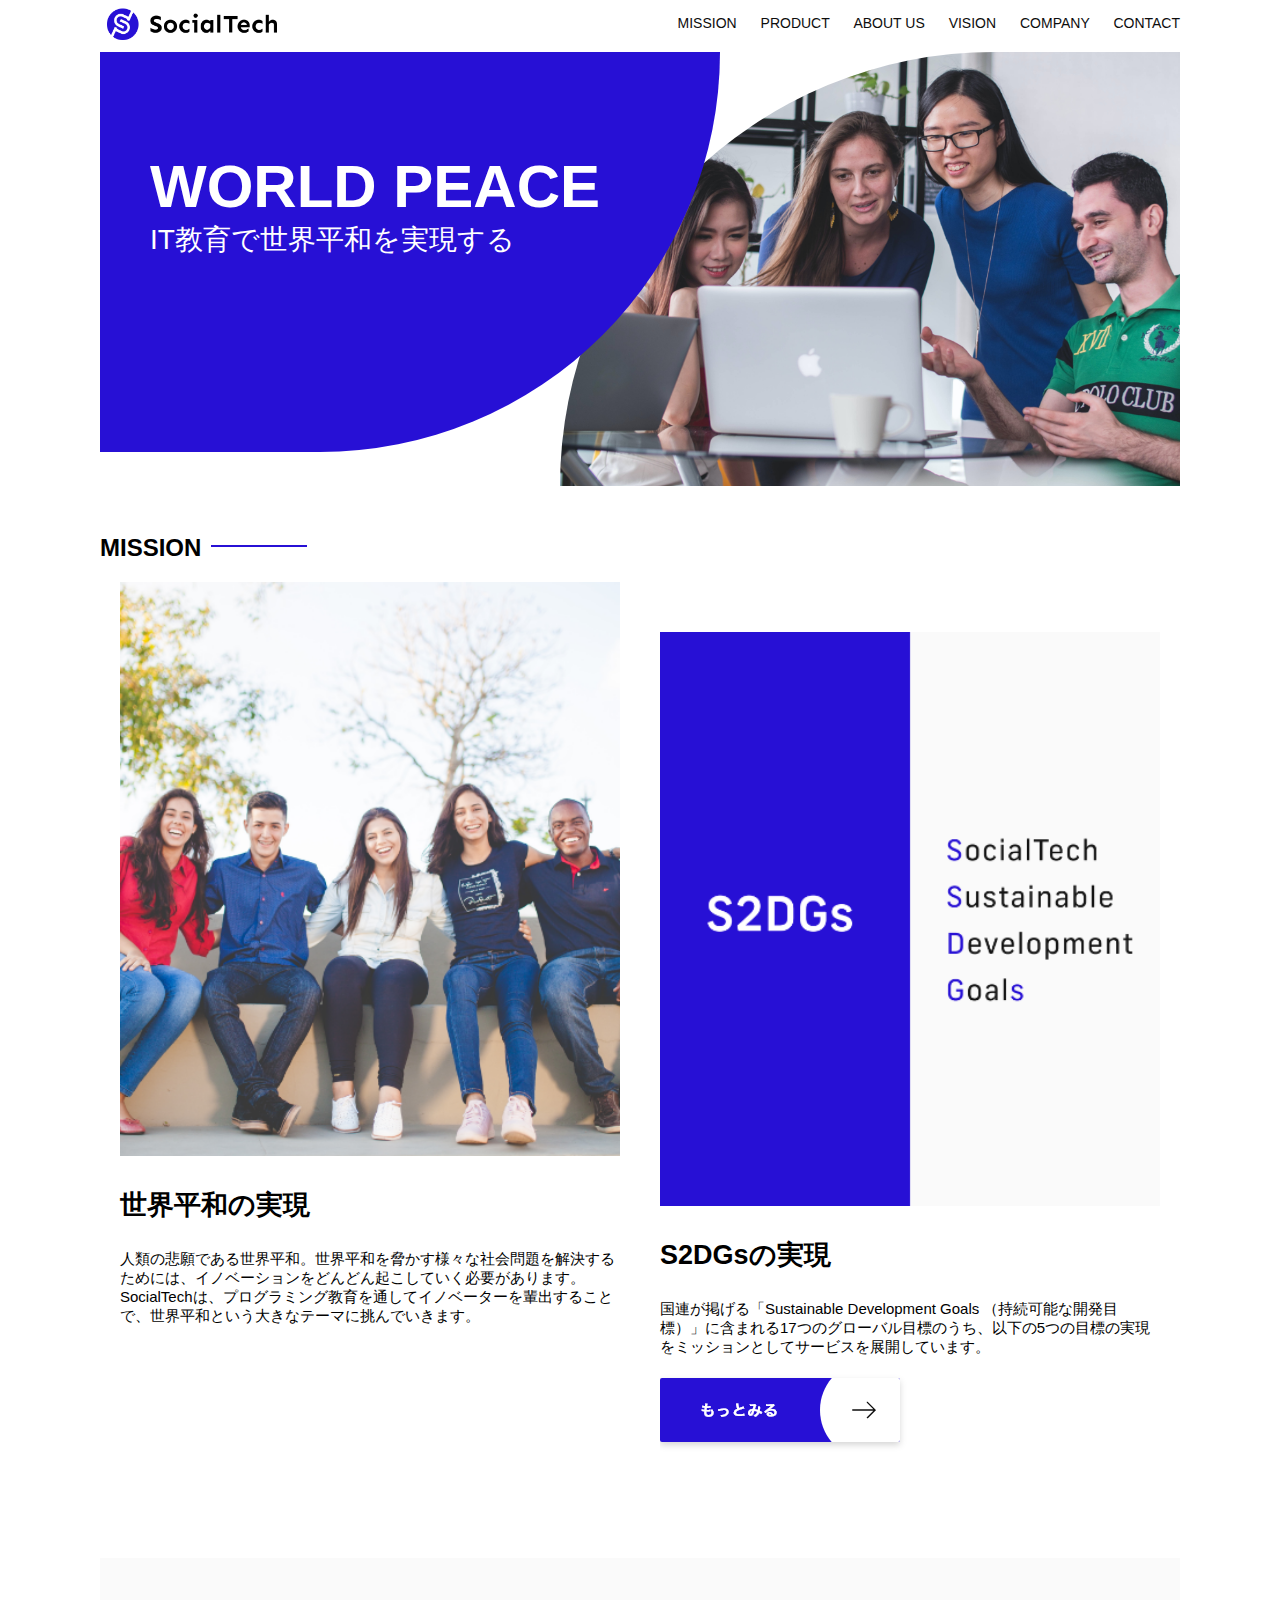
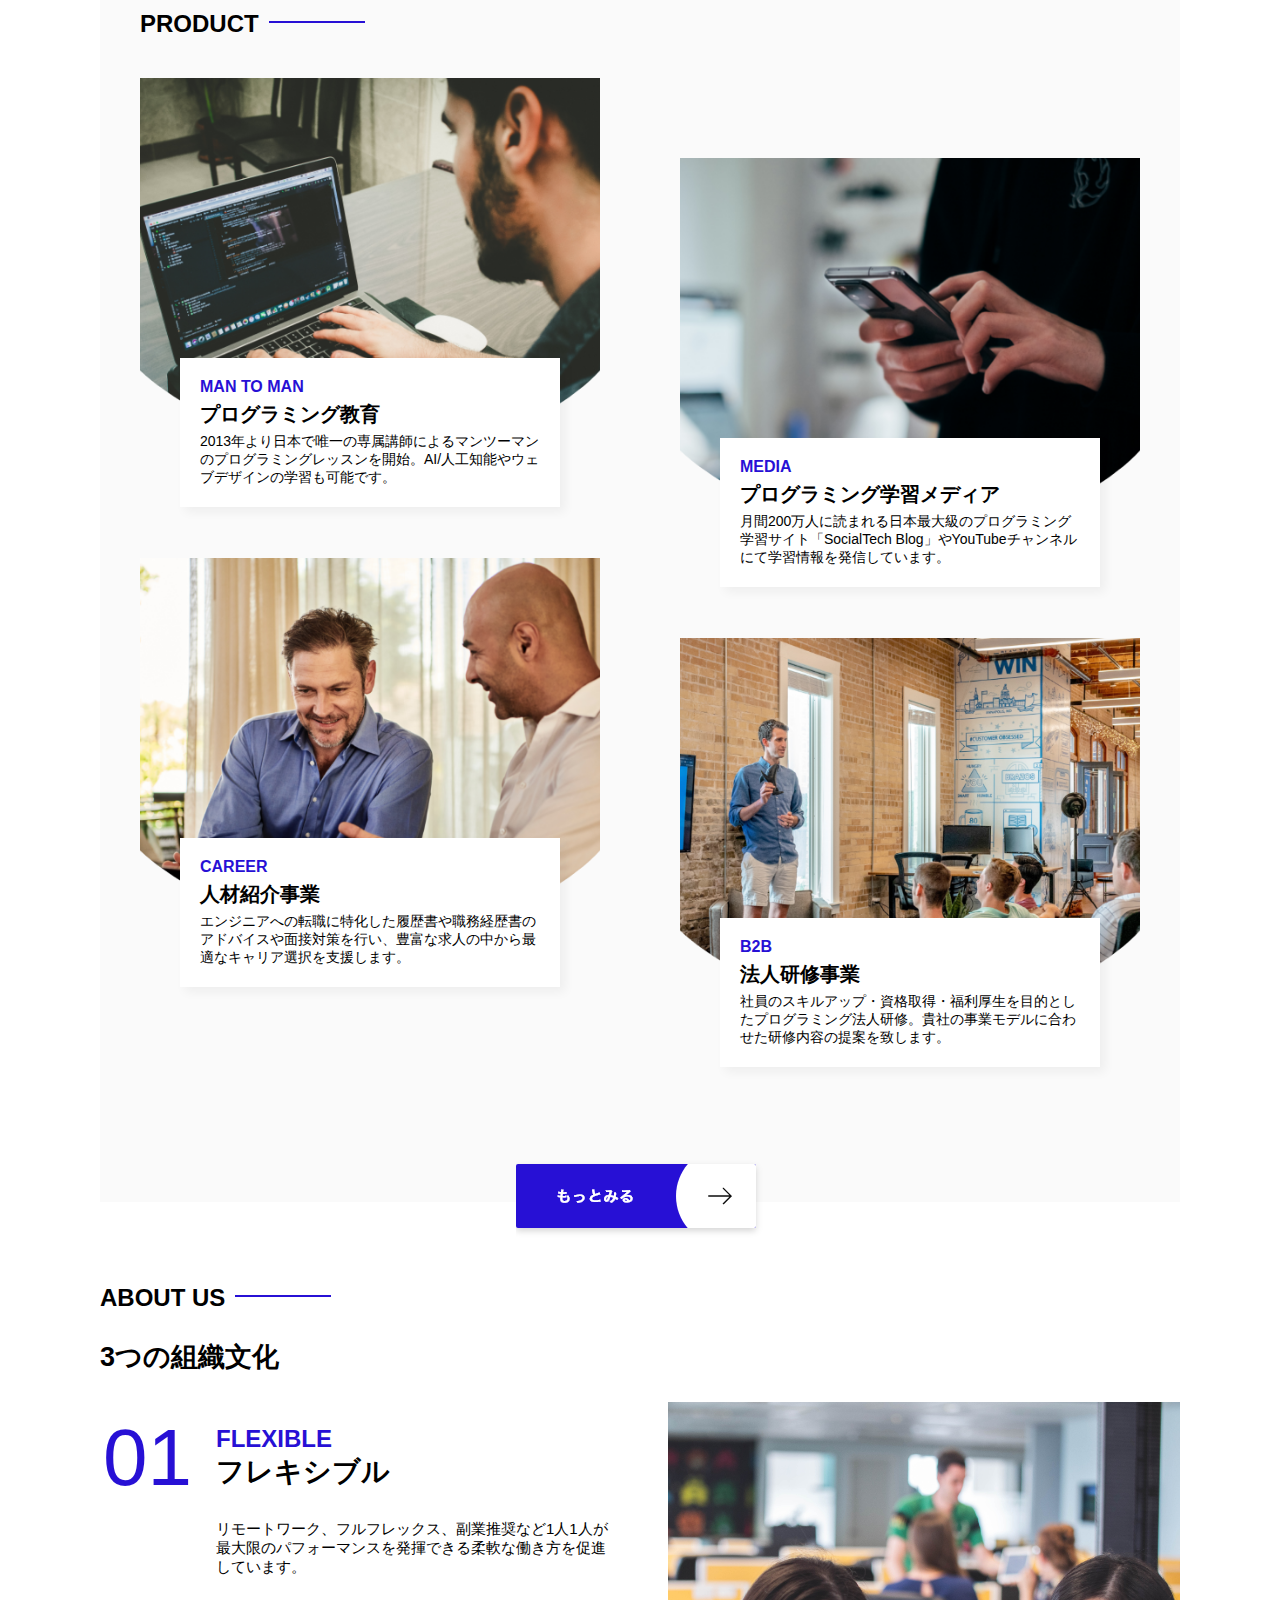
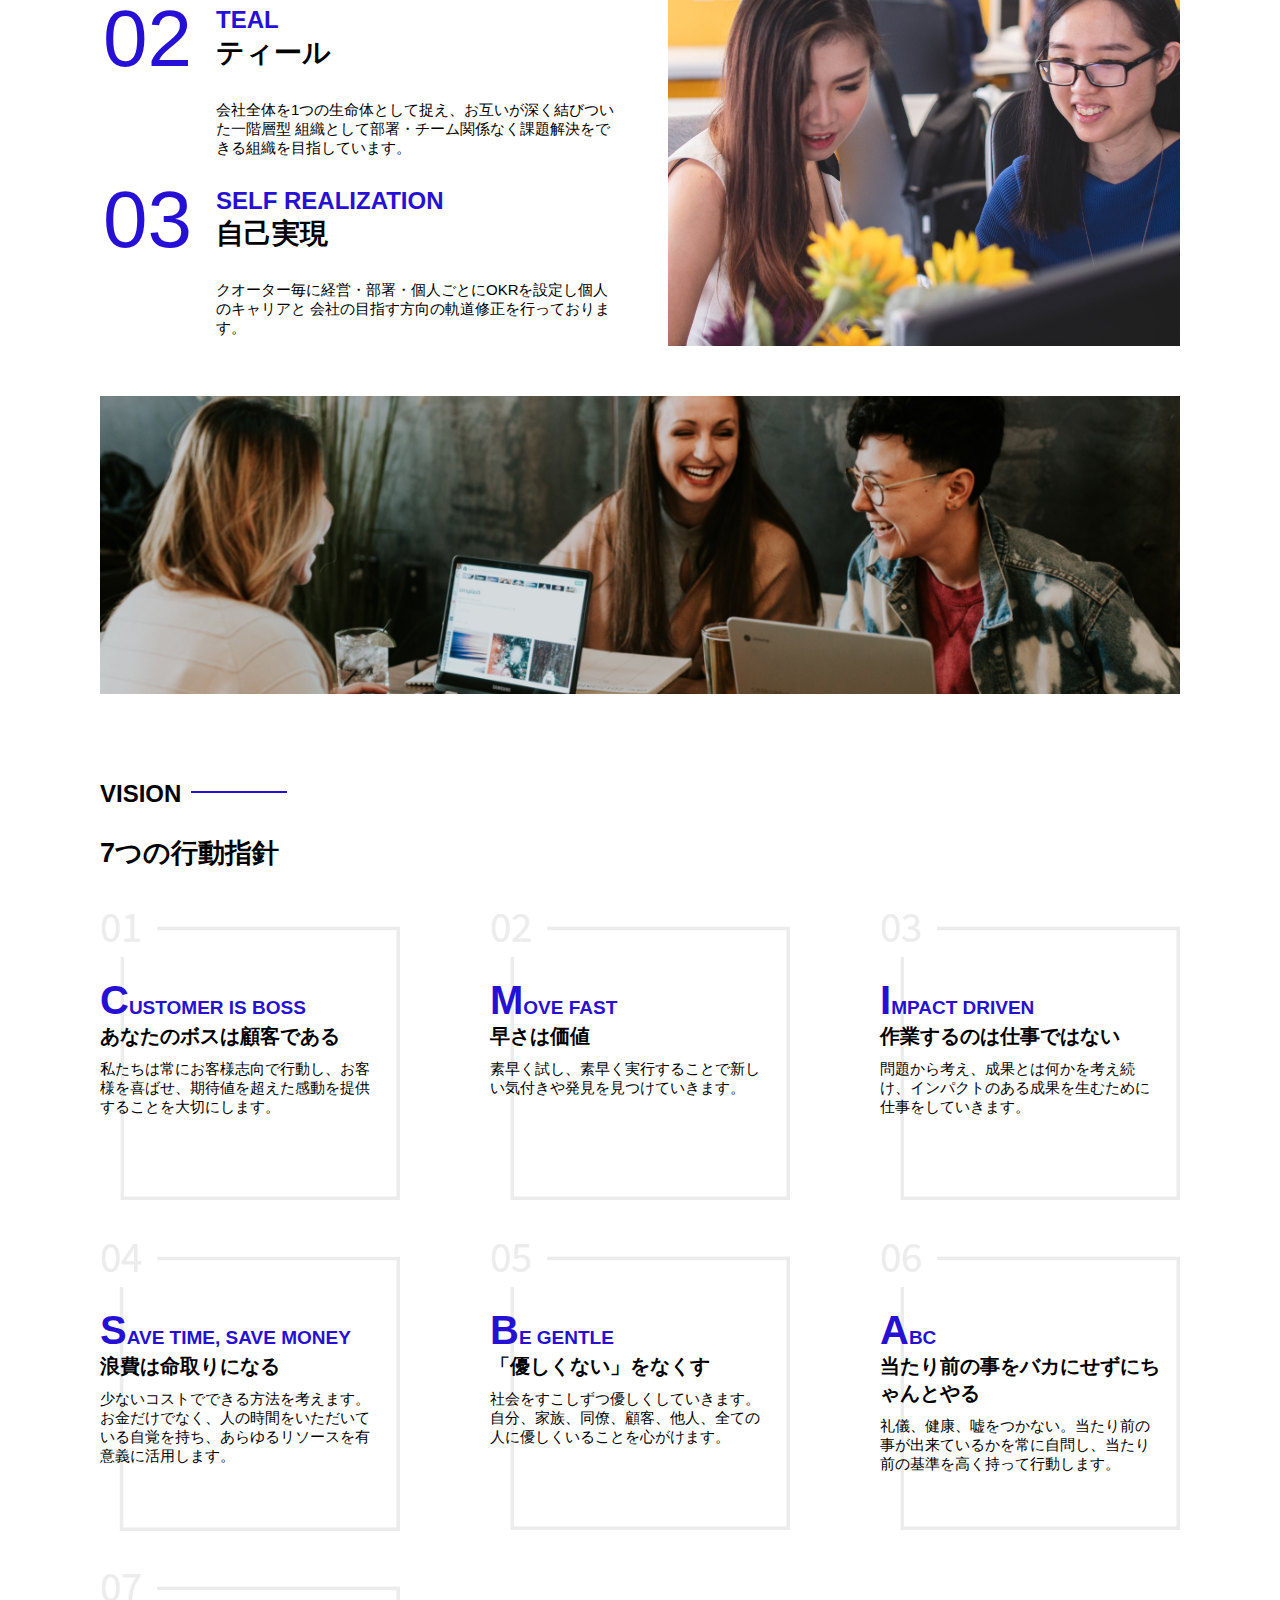
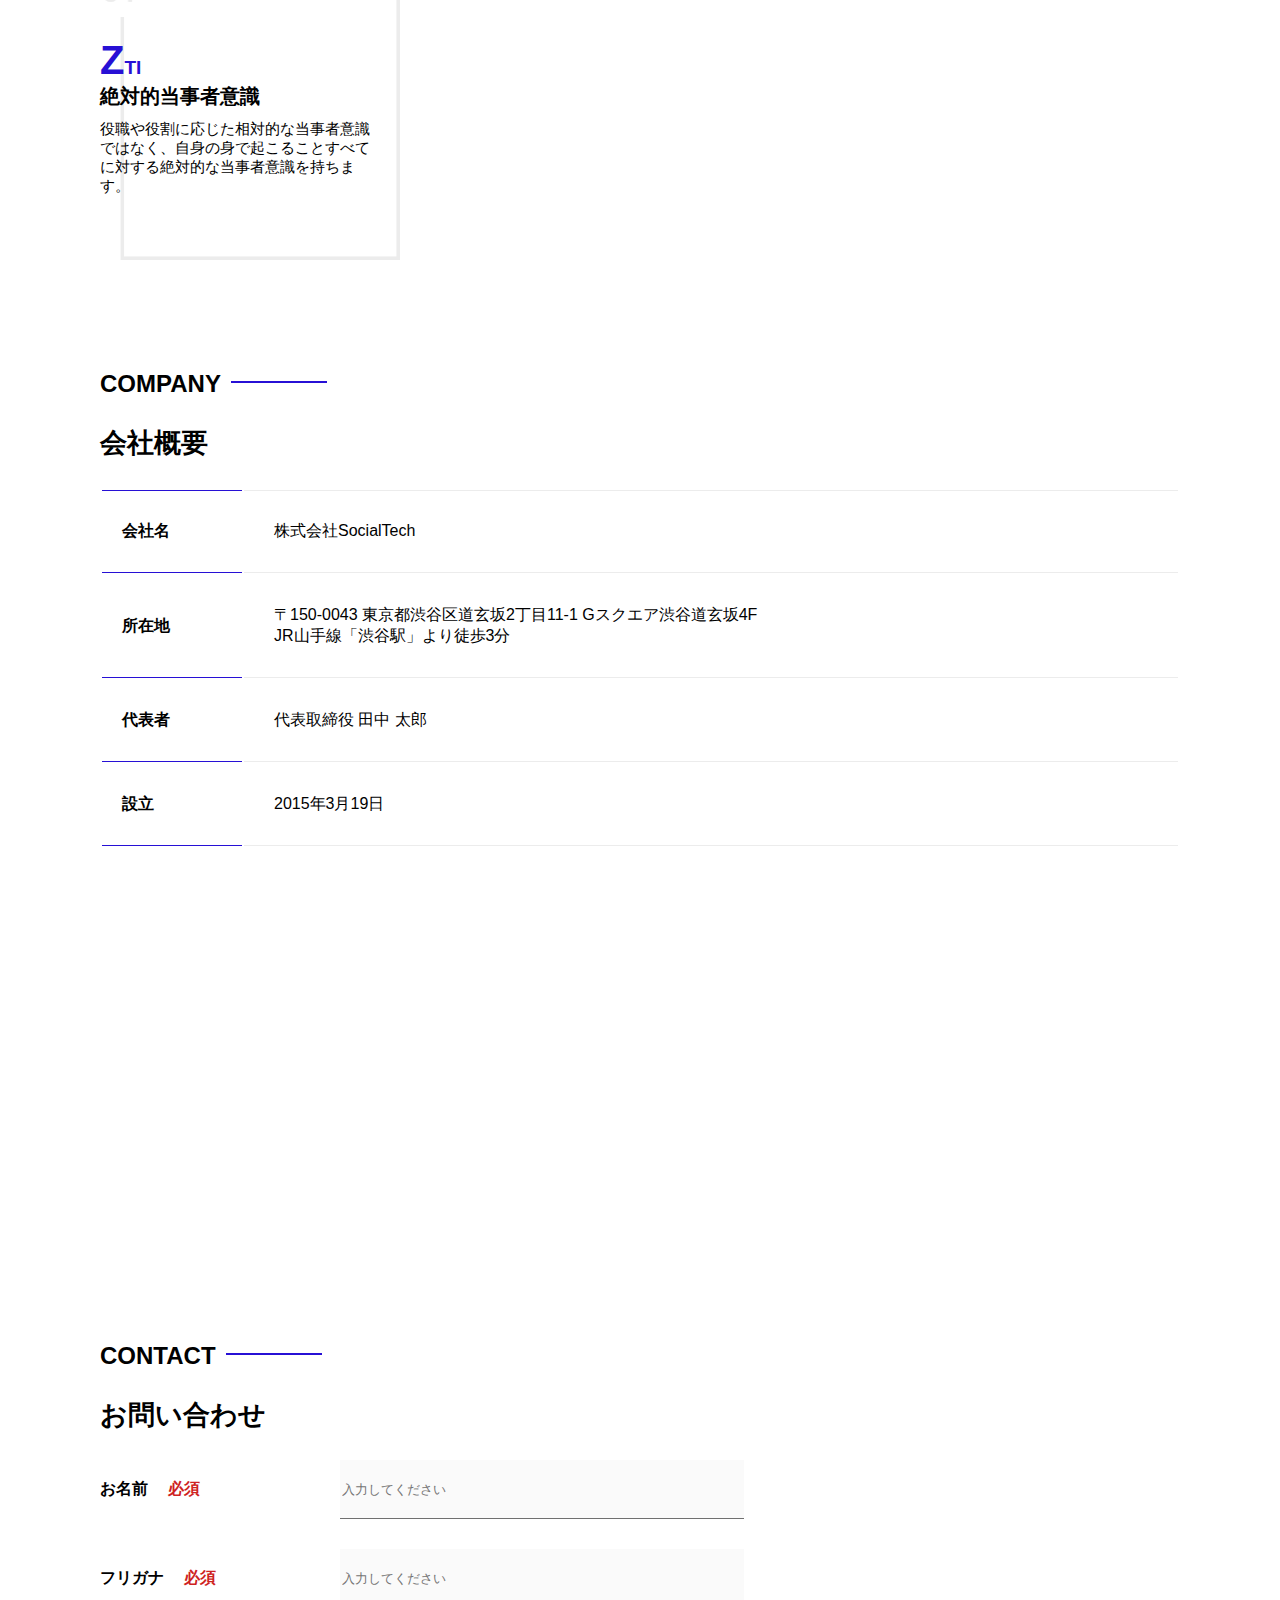
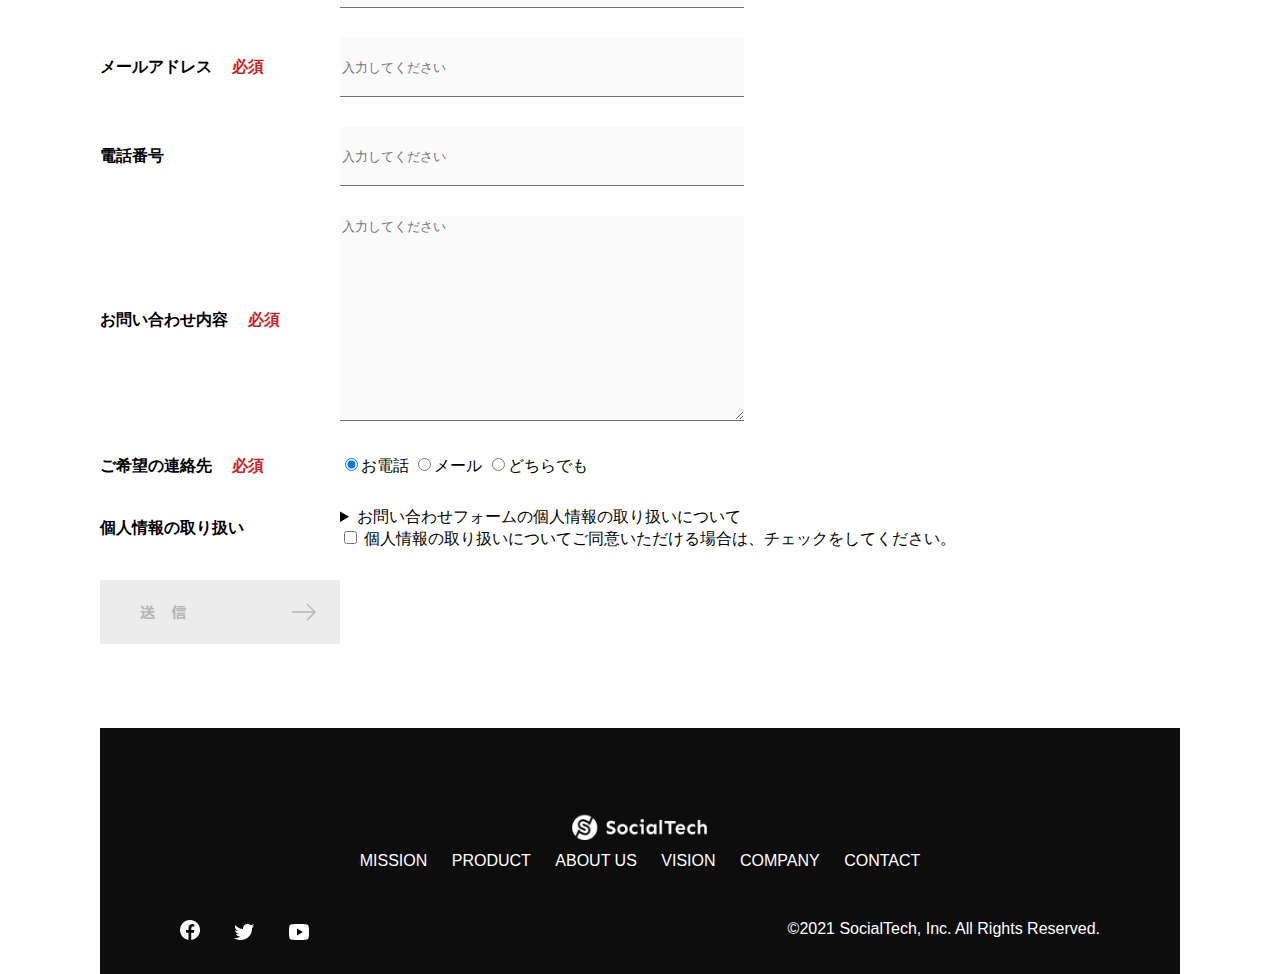
==== kadai_tutorial_output/socialtech/index.html @ aeb35852 "kadai_tutorial_output を提出" ====
<!DOCTYPE html>
<html>
  <head>
    <title>SocialTech</title>
    <meta charset="utf-8">
    <meta name="description" content="SocialTechはEdTech業界のリーディングカンパニーを目指します。">
    <meta name="viewport" content="width=device-width, initial-scale=1.0">
    <link rel="stylesheet" href="style.css">
  </head>
  <body>
  <!-- ヘッダー -->
   <header>
    <!-- ロゴ -->
    <a href="index.html" id="logo"><img src="images/logo.png" alt="トップページに戻る"</a>
    <!-- PC用ナビゲーション -->
    <nav id="nav-pc">
      <a href="mission.html">MISSION</a>
      <a href="product.html">PRODUCT</a>
      <a href="index.html#aboutus">ABOUT US</a>
      <a href="index.html#vision">VISION</a>
      <a href="index.html#company">COMPANY</a>
      <a href="index.html#contact">CONTACT</a>
    </nav>
    <!-- スマホ用メニューボタン -->
    <img id="menu-sp" src="images/button-menu.png" alt="ナビゲーションを開く" onclick="document.getElementById('nav-sp').style.display = 'block'"> 
    <!-- スマホ用ナビゲーション -->
    <nav id="nav-sp">
      <img id="close" src="images/button-close.png" alt="ナビゲーションを閉じる" onclick="document.getElementById('nav-sp').style.display = 'none'">
      <a id="logo-sp" href="index.html" onclick="document.getElementById('nav-sp').style.display = 'none'"><img 
         src="images/logo-sp.png" alt="トップページに戻る"></a>
      <a class="menu" href="mission.html" onclick="document.getElementById('nav-sp').style.display = 'none'">MISSION</a>
      <a class="menu" href="product.html" onclick="document.getElementById('nav-sp').style.display = 'none'">PRODUCT</a>
      <a class="menu" href="index.html#aboutus" onclick="document.getElementById('nav-sp').style.display = 'none'">ABOUT US</a>
      <a class="menu" href="index.html#vision" onclick="document.getElementById('nav-sp').style.display = 'none'">VISION</a>
      <a class="menu" href="index.html#company" onclick="document.getElementById('nav-sp').style.display = 'none'">COMPANY</a>
      <a class="menu" href="index.html#contact" onclick="document.getElementById('nav-sp').style.display = 'none'">CONTACT</a>
      <div id="sns">
        <a href="https://www.facebook.com/sejuku2013"><img src="images/button-facebook.png" alt="Facebookのリンク"></a>
        <a href="https://twitter.com/samuraijuku"><img src="images/button-twitter.png" alt="Twitterのリンク"></a>
         <a href="https://www.youtube.com/channel/UCCFOQO5aDK0xXam4cUQXT8g"><img src="images/button-youtube.png" alt="YouTubeのリンク"></a>
      </div>
    </nav>
  </header>
  <main>
    <article>
      <!-- メインビジュアル -->
      <section id="main-visual">
        <div id="main-message">
          <h1>WORLD PEACE</h1>
          <p>IT教育で世界平和を実現する</p>
        </div>
        <img src="images/index/index-main.png" alt="PCの周りに集まる多国籍の仲間たち">
      </section>
      <!-- ミッション -->
      <section id="mission">
        <h2 class="index-h2">MISSION</h2>
        <div id="mission-flex">
          <div>
           <img id="mission-photo" src="images/index/index-mission.png" alt="屋外のベンチで写真を撮影する多国籍の仲間たち">
           <h3>世界平和の実現</h3>
           <p>
            人類の悲願である世界平和。世界平和を脅かす様々な社会問題を解決するためには、イノベーションをどんどん起こしていく必要があります。SocialTechは、プログラミング教育を通してイノベーターを輩出することで、世界平和という大きなテーマに挑んでいきます。
           </p>
          </div>
          <div>
           <img id="s2dgs" src="images/index/s2dgs.png" alt="S2DGs">
           <h3>S2DGsの実現</h3>
           <p>国連が掲げる「Sustainable Development Goals （持続可能な開発目標）」に含まれる17つのグローバル目標のうち、以下の5つの目標の実現をミッションとしてサービスを展開しています。</p>
           <a href="mission.html">
            <img src="images/button-more.png" alt="もっとみる">
           </a>
          </div>
        </div>
      </section>
      <!-- プロダクト -->
      <section id="product">
        <h2 class="index-h2">PRODUCT</h2>
        <div>
          <div id="product-left">
            <div>
             <img class="product-photo" src="images/index/index-mantoman.png" alt="PCでコードを書く男性">
             <div class="product-explain">
              <span>MAN TO MAN</span>
              <h3>プログラミング教育</h3>
              <p>2013年より日本で唯一の専属講師によるマンツーマンのプログラミングレッスンを開始。AI/人工知能やウェブデザインの学習も可能です。</p>
             </div>
            </div>
            <div>
             <img class="product-photo" src="images/index/index-career.png" alt="笑顔で話し合う2人の男性">
             <div class="product-explain">
              <span>CAREER</span>
              <h3>人材紹介事業</h3>
              <p>エンジニアへの転職に特化した履歴書や職務経歴書のアドバイスや面接対策を行い、豊富な求人の中から最適なキャリア選択を支援します。</p>
             </div>
            </div>
          </div>
          <div id="product-right">
            <div>
              <img class="product-photo" src="images/index/index-media.png" alt="スマートフォンを操作する人">
              <div class="product-explain">
                <span>MEDIA</span>
                <h3>プログラミング学習メディア</h3>
                <p>月間200万人に読まれる日本最大級のプログラミング学習サイト「SocialTech Blog」やYouTubeチャンネルにて学習情報を発信しています。</p>
              </div>
            </div>
            <div>
              <img class="product-photo" src="images/index/index-b2b.png" alt="講演中の男性とそれを聴く人々">
              <div class="product-explain">
                <span>B2B</span>
                <h3>法人研修事業</h3>
                <p>社員のスキルアップ・資格取得・福利厚生を目的としたプログラミング法人研修。貴社の事業モデルに合わせた研修内容の提案を致します。</p>
              </div>
            </div>
          </div>
        </div>
        <div>
          <a id="product-more" href="product.html">
            <img src="images/button-more.png" alt="もっとみる">
          </a>
        </div>
      </section>
      <!-- ABOUT US -->
      <section id="aboutus">
       <h2 class="index-h2">ABOUT US</h2>
       <h3>3つの組織文化</h3>
       <div>
        <table class="culture-table">
          <tr>
            <td>
              <span class="culture-num">01</span>
            </td>
            <td>
              <span class="culture-en">FLEXIBLE</span>
              <span class="culture-jp">フレキシブル</span>
            </td>
          </tr>
          <tr>
            <td>
              <!-- 空のセル -->
            </td>
            <td>
              <p class="culture-description">
                リモートワーク、フルフレックス、副業推奨など1人1人が最大限のパフォーマンスを発揮できる柔軟な働き方を促進しています。
              </p>
            </td>
          </tr>
          <tr>
            <td>
              <span class="culture-num">02</span>
            </td>
            <td>
              <span class="culture-en">TEAL</span>
              <span class="culture-jp">ティール</span>
            </td>
          </tr>
          <tr>
            <td>
              <!-- 空のセル -->
            </td>
            <td>
              <p class="culture-description">
                会社全体を1つの生命体として捉え、お互いが深く結びついた一階層型
                組織として部署・チーム関係なく課題解決をできる組織を目指しています。
              </p>
            </td>
          </tr>
          <tr>
            <td>
              <span class="culture-num">03</span>
            </td>
            <td>
              <span class="culture-en">SELF REALIZATION</span>
              <span class="culture-jp">自己実現</span>
            </td>
          </tr>
          <tr>
            <td>
              <!-- 空のセル -->
            </td>
            <td>
              <p class="culture-description">
                クオーター毎に経営・部署・個人ごとにOKRを設定し個人のキャリアと
                会社の目指す方向の軌道修正を行っております。
              </p>
            </td>
          </tr>
        </table>
         <img class="culture-img" src="images/index/index-aboutus1.png" alt="笑顔で話し合う2人の女性">
       </div>
        <img class="culture-img2" src="images/index/index-aboutus2.png" alt="笑顔で話し合う3人の男女">
      </section>
      <!-- VISION -->
      <section id="vision">
        <h2 class="index-h2">VISION</h2>
        <h3>7つの行動指針</h3>
        <div>
          <div class="vision-box">
            <img src="images/index/vision-01.png" alt="01">
            <span>
              <h4>CUSTOMER IS BOSS</h4>
              <h5>あなたのボスは顧客である</h5>
              <p>私たちは常にお客様志向で行動し、お客様を喜ばせ、期待値を超えた感動を提供することを大切にします。</p>
            </span>
          </div>
          <div class="vision-box">
            <img src="images/index/vision-02.png" alt="02">
            <span>
              <h4>MOVE FAST</h4>
              <h5>早さは価値</h5>
              <p>素早く試し、素早く実行することで新しい気付きや発見を見つけていきます。</p>
            </span>
          </div>
          <div class="vision-box">
            <img src="images/index/vision-03.png" alt="03">
            <span>
              <h4>IMPACT DRIVEN</h4>
              <h5>作業するのは仕事ではない</h5>
              <p>問題から考え、成果とは何かを考え続け、インパクトのある成果を生むために仕事をしていきます。</p>
            </span>
          </div>
          <div class="vision-box">
            <img src="images/index/vision-04.png" alt="04">
            <span>
              <h4>SAVE TIME, SAVE MONEY</h4>
              <h5>浪費は命取りになる</h5>
              <p>少ないコストでできる方法を考えます。お金だけでなく、人の時間をいただいている自覚を持ち、あらゆるリソースを有意義に活用します。</p>
            </span>
          </div>
          <div class="vision-box">
            <img src="images/index/vision-05.png" alt="05">
            <span>
              <h4>BE GENTLE</h4>
              <h5>「優しくない」をなくす</h5>
              <p>社会をすこしずつ優しくしていきます。自分、家族、同僚、顧客、他人、全ての人に優しくいることを心がけます。</p>
            </span>
          </div>
          <div class="vision-box">
            <img src="images/index/vision-06.png" alt="06">
            <span>
              <h4>ABC</h4>
              <h5>当たり前の事をバカにせずにちゃんとやる</h5>
              <p>礼儀、健康、嘘をつかない。当たり前の事が出来ているかを常に自問し、当たり前の基準を高く持って行動します。</p>
            </span>
          </div>
          <div class="vision-box">
            <img src="images/index/vision-07.png" alt="07">
            <span>
              <h4>ZTI</h4>
              <h5>絶対的当事者意識</h5>
              <p>役職や役割に応じた相対的な当事者意識ではなく、自身の身で起こることすべてに対する絶対的な当事者意識を持ちます。</p>
            </span>
          </div>
        </div>
      </section>
      <!-- COMPANY -->
      <section id="company">
        <h2 class="index-h2">COMPANY</h2>
        <h3>会社概要</h3>
        <table id="company-table">
          <tr>
            <th class="tableheader-first">会社名</th>
            <td class="cell-first">株式会社SocialTech</td>
          </tr>
          <tr>
            <th class="tableheader">所在地</th>
            <td class="cell">〒150-0043 東京都渋谷区道玄坂2丁目11-1 Gスクエア渋谷道玄坂4F<br>JR山手線「渋谷駅」より徒歩3分</td>
          </tr>
          <tr>
            <th class="tableheader">代表者</th>
            <td class="cell">代表取締役 田中 太郎</td>
          </tr>
          <tr>
            <th class="tableheader">設立</th>
            <td class="cell">2015年3月19日</td>
          </tr>
        </table>
        <iframe
         src="https://www.google.com/maps/embed?pb=!1m18!1m12!1m3!1d3241.777173870035!2d139.69616980000004!3d35.657861200000006!2m3!1f0!2f0!3f0!3m2!1i1024!2i768!4f13.1!3m3!1m2!1s0x60188b55ffeaaaab%3A0x552bb81dbe5fefb7!2z44CSMTUwLTAwNDMg5p2x5Lqs6YO95riL6LC35Yy66YGT546E5Z2C77yS5LiB55uu77yR77yR4oiS77yR77yR!5e0!3m2!1sja!2sjp!4v1699537458302!5m2!1sja!2sjp" 
         style="border:0;" allowfullscreen="" loading="lazy">
        </iframe>
      </section>
      <!-- お問い合わせフォーム -->
      <section id="contact">
        <h2 class="index-h2">CONTACT</h2>
        <h3>お問い合わせ</h3>
        <!-- STATIC FORMSのフォームタグ -->
        <form action="https://api.staticforms.xyz/submit" method="post">
          <input type="text" name="honeypot" style="display:none">
          <!-- STATIC FORMSのアクセスキー -->
          <input type="hidden" name="accessKey" value="999da9c8-03f1-4ec1-8b40-6fcb001f6135">
          <!--メールのタイトル-->
          <input type="hidden" name="subject" value="お問い合わせフォーム" />
          <!--送信先のメールアドレスをvalueに設定する-->
          <input type="hidden" name="replyTo" value="renn8q8@gmail.com">
          <!--redirectToのURLは公開後のURLへリンクする-->
          <input type="hidden" name="redirectTo" value="">
        <form>
          <div>
           <div class="contact-heading">
             <label class="contact-label">お名前<span class="contact-span">必須</span></label>
           </div>
           <div>
             <input type="text" name="name" placeholder="入力してください" class="contact-textbox">
           </div>
          </div>
          <div>
            <div class="contact-heading">
              <label class="contact-label">フリガナ<span class="contact-span">必須</span></label>
            </div>
            <div>
              <input type="text" name="hurigana" placeholder="入力してください" class="contact-textbox">
            </div>
          </div>
          <div>
            <div class="contact-heading">
              <label class="contact-label">メールアドレス<span class="contact-span">必須</span></label>
            </div>
            <div>
              <input type="text" name="email" placeholder="入力してください" class="contact-textbox">
            </div>
          </div>
          <div>
            <div class="contact-heading">
              <label class="contact-label">電話番号</label>
            </div>
            <div>
              <input type="text" name="tel" placeholder="入力してください" class="contact-textbox">
            </div>
          </div>
          <div>
            <div class="contact-heading">
              <label class="contact-label">お問い合わせ内容<span class="contact-span">必須</span></label>
            </div>
            <div>
              <textarea class="contact-textarea" placeholder="入力してください" name="message"></textarea>
            </div>
          </div>
          <div>
            <div class="contact-heading">
              <label class="contact-label">ご希望の連絡先<span class="contact-span">必須</span></label>
            </div>
            <div>
              <input class="radiobutton" type="radio" value="tel" name="contact" checked><label>お電話</label>
              <input class="radiobutton" type="radio" value="mail" name="contact"><label>メール</label>
              <input class="radiobutton" type="radio" value="both" name="contact"><label>どちらでも</label>
            </div>
          </div>
          <div>
            <div class="contact-heading">
              <label class="contact-label">個人情報の取り扱い</label>
            </div>
            <div>
              <details>
                <summary>お問い合わせフォームの個人情報の取り扱いについて</summary>
                <div>
                  <span>１．組織の名称又は氏名</span><br>
                   株式会社SocialTech<br><br>
                   <span>２．個人情報保護管理者（若しくはその代理人）の氏名又は職名、所属及び連絡先
                     鈴木 一郎 コーポレート部</span><br>
                   メールアドレス：support@socialtech.net<br>
                   TEL：03-xxxx-xxxx<br>
                   <span>３．個人情報の利用目的</span><br>
                   ・本サービス及び本サービスに関連する情報の提供又はそれらに関する連絡のため<br>
                   ・ユーザーの本人確認のため<br>
                   ・当社サービスのご案内のため<br>
                   ・当社の商品等の広告または宣伝（電子メールによるものを含むものとします。）<br><br>
                   <span>４．個人情報の取り扱い業務の委託</span><br>
                   個人情報の取扱業務の全部または一部を外部に業務委託する場合があります。<br>
                   その際、弊社は、個人情報を適切に保護できる管理体制を敷き実行していることを条件として<br>
                   委託先を厳選したうえで、機密保持契約を委託先と締結し、お客様の個人情報を厳密に管理させます。<br><br>
                   <span>５．個人情報の開示等の請求</span><br>
                   お客様は、弊社に対してご自身の個人情報の開示等（利用目的の通知、開示、内容の訂正・追加・削除、利用の停止または消去、第三者への提供の停止）に関して、当社問合わせ窓口に申し出ることができます。<br>
                   その際、弊社はお客様ご本人を確認させていただいたうえで、合理的な期間内に対応いたします。<br><br>
                   なお、個人情報に関する弊社問合わせ先は、次の通りです。<br><br>
                   株式会社SocialTech　個人情報問合せ窓口<br>
                   〒150-0043　東京都渋谷区道玄坂2丁目11-1 Ｇスクエア渋谷道玄坂 4F<br>
                   メールアドレス：support@socialtech.net　TEL：03-xxxx-xxxx<br><br>
                   <span>６．個人情報を提供されることの任意性について</span><br><br>
                   お客様がご自身の個人情報を弊社に提供されるか否かは、お客様のご判断によりますが、もしご提供されない場合には、適切なサービスが提供できない場合がありますので予めご了承ください。
                </div>
              </details>
              <input type="checkbox" name="agree">
              <span>個人情報の取り扱いについてご同意いただける場合は、チェックをしてください。</span>
            </div>
          </div>
          <input type="image" value="Submit" src="images/button-submit.png" alt="送信する">
        </form>
      </section>
    </article>
    <footer>
      <div id="footer-logo">
        <img src="images/logo-sp.png" alt="SocialTech">
      </div>
      <div id="footer-link">
        <a href="mission.html">MISSION</a>
        <a href="product.html">PRODUCT</a>
        <a href="index.html#aboutus">ABOUT US</a>
        <a href="index.html#vision">VISION</a>
        <a href="index.html#company">COMPANY</a>
        <a href="index.html#contact">CONTACT</a>
      </div>
      <div id="sns-footer">
        <a href="https://www.facebook.com/sejuku2013"><img src="images/button-facebook.png" alt="Facebookのリンク"></a>
        <a href="https://twitter.com/samuraijuku"><img src="images/button-twitter.png" alt="Twitterのリンク"></a>
        <a href="https://www.youtube.com/channel/UCCFOQO5aDK0xXam4cUQXT8g"><img src="images/button-youtube.png" alt="YouTubeのリンク"></a>
        <span id="copyright">&copy;2021 SocialTech, Inc. All Rights Reserved.</span>
      </div>
    </footer>
  </main>
  </body>
</html>
---- kadai_tutorial_output/socialtech/style.css ----
/* PC、スマホ共通スタイル */
body {
  font-family: "Source Sans Pro", "Hiragino Kaku Gothic ProN", Meiryo, Arial, sans-serif;
}
p{
  font-size: 15px;
}
/* ==PC用のスタイル＝＝ */
@media screen and (min-width: 768px) {
/* 横幅設定 */
body {
  max-width: 1080px;
  min-width: 960px;
  margin: 0 auto 0 auto;
}
header {
  display: flex;
  justify-content: space-between;
}
/* ナビゲーションのレイアウト */
#nav-pc {
  text-align: right;
  font-size: 14px;
  padding-top: 15px;
}
/* ナビゲーションのリンクの装飾設定 */
#nav-pc > a {
  text-decoration: none;
  margin-left: 20px;
}
#nav-pc > a:link {
  color: #0d0d0d;
}
#nav-pc > a:visited {
  color: #0d0d0d;
}
#nav-pc > a:hover {
  color: #0d0d0d;
  text-decoration: underline;
}
#nav-pc > a:active {
  color: #0d0d0d;
}
/* メインビジュアル */
#main-visual {
  position: relative;
  height: 400px;
}
#main-message {
  position: absolute;
  top: o;
  left: 0;
  background-color: #2710d5;
  color: #ffffff;
  border-radius: 0 0 476px 0;
  max-width: 620px;
  height: 100%;
  width: 100%;
  z-index: 11;
}
#main-message > h1 {
  font-size: 60px;
  font-weight: bold;
  margin: 100px 0 0 50px;
}
#main-message > p {
  font-size: 28px;
  margin: 0 0 0 50px;
}
#main-visual > img {
  max-width: 620px;
  border-radius: 476px 0 0 0;
  position: absolute;
  top: 0;
  right: 0;
  z-index: 10;
}
/* 見出し */
h2 {
  margin: 40px 0 0 0;
}
h2::after {
  content: url(images/line.png);
  margin-left: 10px;
}
h3 {
  font-size: 27px;
}
/* ミッション */
#mission {
  margin: 80px auto;
  width: 100%;
}
#mission-flex {
  width: 100%;
  display: flex;
}
#mission-flex > div {
  width: 50%;
  margin: 20px;
}
#mission-photo {
  width: 100%;
}
#s2dgs {
  margin-top: 50px;
  width: 100%;
}
/* プロダクト */
#product {
  background-color: #fafafa;
  margin: 80px o 80px 0;
  padding: 10px 40px 0 40px;
}
/* 外枠 */
#product > div {
  margin-top: 40px;
  display: flex;
}
/* 左のカラム */
#product-left {
  width: 50%;
  margin-right: 20px;
}
/* 右のカラム */
#product-right {
  width: 50%;
  margin-left: 20px;
  margin-top: 80px;
}
/* 画像＋説明の枠 */
#product-left > div {
  position: relative;
  height: 480px;
  margin-right: 20px;
}
#product-right > div {
  position: relative;
  height: 480px;
  margin-left: 20px;
}
/* 画像 */
.product-photo {
  width: 100%;
}
/* 説明文の枠 */
.product-explain {
  background-color: #ffffff;
  position: absolute;
  left: 0;
  top: 280px;
  margin: 0 40px 0 40px;
  padding: 20px;
  box-shadow: 5px 5px 10px rgba(0, 0, 0, 0.05);
}
/* 説明文の英語 */
.product-explain > span {
  color: #2710d5;
  font-weight: bold;
  font-size: 16px;
  margin: 0;
}
/* 説明文の見出し */
.product-explain > h3 {
  font-size: 20px;
  margin: 5px 0 5px 0;
}
/* 説明文 */
.product-explain > p {
  font-size: 14px;
  margin: 0;
}
/* 「もっとみる」ボタン */
#product-more {
  margin: 0 auto -42px auto;
}
/* ABOUT US */
#aboutus {
  margin: 80px auto 80px auto;
}
/* 3つの組織文化と画像を入れる枠 */
#aboutus > div {
  display: flex;
}
/* 画像 */
.culture-img {
  width: 100%;
  align-self: flex-start;
}
.culture-img2 {
  margin-top: 50px;
  width: 100%;
}
/* 3つの組織文化の表 */
.culture-table {
  margin-right: 50px;
}
/* 番号 */
.culture-num {
  font-size: 80px;
  color: #2710d5;
  margin: 0 20px 0 0;
}
/* 組織文化英語 */
.culture-en {
  color: #2710d5;
  font-weight: bold;
  font-size: 24px;
  display: block;
}
/* 組織文化日本語 */
.culture-jp {
  font-size: 28px;
  font-weight: bold;
}
/* 説明文 */
.culture-description {
  margin: 0;
}
/* ビジョン */
#vision {
  margin: 80px auto 80px auto;
}
/* セクション内の外枠 */
#vision > div {
  width: 100%;
  display: flex;
  justify-content: space-between;
  flex-wrap: wrap;
}
/* 7つの行動指針の枠 */
.vision-box {
  width: 300px;
  height: 300px;
  margin-bottom: 30px;
  position: relative;
}
.vision-box > img {
  width: 100%;
  height: auto;
  position: absolute;
  top: 0;
  left: 0;
  z-index: 30;
}
.vision-box > span {
  position: absolute;
  top: 0;
  left: 0;
  z-index: 31;
  margin-right: 20px;
}
.vision-box > span > h4 {
  color: #2710d5;
  font-size: 19px;
  margin: 80px 0 0 0;
}
.vision-box > span >h4::first-letter {
  font-size: 40px;
}
.vision-box > span > h5 {
  font-size: 20px;
  margin: 0 0 0 0;
}
.vision-box > span > p {
  margin: 10px 0 0 0;
}
/* 会社概要 */
#company {
  margin: 80px auto 80px auto;
}
#company-table {
  width: 100%;
}
.tableheader {
  text-align: left;
  padding: 20px;
  border-bottom-color: #2710d5;
  border-bottom-width: 1px;
  border-bottom-style: solid;
  width: 100px;
}
.tableheader-first {
  text-align: left;
  padding: 20px;
  border-bottom-color: #2710d5;
  border-bottom-width: 1px;
  border-bottom-style: solid;
  border-top-color: #2710d5;
  border-top-width: 1px;
  border-top-style: solid;
  width: 100px;
}
.cell {
  padding: 30px;
  border-bottom-color: #ececec;
  border-bottom-width: 1px;
  border-bottom-style: solid;
}
.cell-first {
  padding: 30px;
  border-bottom-color: #ececec;
  border-bottom-width: 1px;
  border-bottom-style: solid;
  border-top-color: #ececec;
  border-top-width: 1px;
  border-top-style: solid;
}
#company > iframe {
  width: 100%;
  height: 368px;
  margin-top: 40px;
}
/* お問い合わせ */
#contact {
  margin: 80px auto 80px auto;
}
/* 外枠 */
#contact > form > div {
  display: flex;
  flex-direction: row;
  flex-wrap: wrap;
  padding-bottom: 30px;
}
/* 左列の見出し */
.contact-heading {
  width: 240px;
  align-self: center;
}
/* 見出しのラベル */
.contact-label {
  font-weight: bold;
}
/* 必須 */
.contact-span {
  color: #ce2222;
  margin: 0 0 0 20px;
  font-weight: bold;
}
/* テキストボックス */
.contact-textbox {
  border-top: 0;
  border-left: 0;
  border-right: 0;
  border-bottom-width: 1px;
  border-bottom-color: #707070;
  border-bottom-style: solid;
  background-color: #fafafa;
  width: 400px;
  height: 56px;
}
/* お問い合わせ内容のテキストエリア */
.contact-textarea {
  border-top: 0;
  border-left: 0;
  border-right: 0;
  border-bottom-width: 1px;
  border-bottom-color: #707070;
  border-bottom-style: solid;
  background-color: #fafafa;
  width: 400px;
  height: 200px;
}
/* 個人的情報の取り扱い */
details {
  width: 700px;
}
details > div {
  background-color: #fafafa;
  padding: 20px;
}
details > div > span {
  font-weight: bold;
}
footer {
  background-color: #0d0d0d;
  text-align: center;
  padding: 80px 80px 30px 80px;
}
#fotter-logo {
  margin-bottom: 30px;
}
#footer-link {
  margin-bottom: 50px;
}
#footer-link > a {
  text-decoration: none;
  margin: 10px;
}
#footer-link > a:link {
  color: #ffffff;
}
#footer-link > a:visited {
  color: #ffffff;
}
#footer-link > a:hover {
  color: #ffffff;
  text-decoration: underline;
}
#footer-link > a:active {
  color: #ffffff;
}
#sns-footer {
  text-align: left;
  width: 100%;
}
#sns-footer > a {
  margin-right: 30px;
}
#copyright {
  color: #ffffff;
  float: right;
}
/* スマホ用ナビを非表示 */
#nav-sp, 
#menu-sp {
  display: none;
}
/* mission.html用スタイル */
   /* ミッションのメインビジュアル */
   #mission-main {
    height: 496px;
    width: 100%;
    background-image: url("images/mission/mission-main.png");
    background-repeat: no-repeat;
    background-position-y: center;
  }
  #mission-title {
    background-color: #2710d5;
    width: 368px;
    color: #ffffff;
    height: 496px;
    border-radius: 0 248px 248px 0;
    position: relative;
  }
  #mission-title > h1 {
    position: absolute;
    top: 0;
    left: 100px;
    font-size: 80px;
  }
  #mission-title > span {
    position: absolute;
    top: 200px;
    left: 100px;
    font-size: 26px;
  }
  #mission-title > div {
    position: absolute;
    top: 350px;
    left: 100px;
    font-size: 16px;
  }
  #mission-s2dgs {
    width: 100%;
    margin: 20px;
  }
  .mission-h2 {
    color: #2710d5;
    font-size: 40px;
  }
  .mission-h2::after {
    content: none;
  }
  #mission-5goals {
    margin: 20px;
    display: flex;
  }
  #mission-5goals > div {
    flex-grow: 1;
    padding: 20px;
  }
  #mission-5goals > div > div {
    margin-bottom: 40px;
  }
  .fivegoals-image-right {
    float: right;
    margin: 20px;
  }
  .fivegoals-image-left {
    float: left;
    margin: 20px;
  }
  .fivegoals-number {
    color: #2710d5;
    font-size: 48px;
    margin: 0;
  }
  .fivegoals-h3 {
    font-size: 28px;
    margin: 0;
  }
  .fivegoals-p {
    margin: 0;
  }
   /* プロダクトページ */
  #product-main {
    height: 496px;
    width: 100%;
    background-image: url("images/product/product-main.png");
    background-repeat: no-repeat;
    background-position-y: center;
  }
  #product-title {
    background-color: #2710d5;
    width: 368px;
    color: #ffffff;
    height: 496px;
    border-radius: 0 248px 248px 0;
    position: relative;
  }
  #product-title > h1 {
    position: absolute;
    top: 0;
    left: 100px;
    font-size: 80px;
  }
  #product-title > span {
    position: absolute;
    top: 200px;
    left: 100px;
    font-size: 26px;
  } 
  #product-title > div {
    position: absolute;
    top: 350px;
    left: 100px;
    font-size: 16px;
  }
  /* セクション1 */
  .product-section1 {
    position: relative;
    margin: 20px;
    height: 340px;
  }
  .product-section1 > img {
    position: absolute;
    top: 0;
    left: 0;
    width: 450px;
    margin: 0 40px 30px 0;
    border-radius: 0 432px 0 0;
  }
  .product-section1 > div {
    position: absolute;
    top: 0;
    left: 480px;
  }
  /* セクション2 */
  .product-section2 {
    position: relative;
    margin: 20px;
    height: 340px;
  }
  .product-section2 > img {
    position: absolute;
    top: 0;
    right: 0;
    width: 450px;
    margin: 0 0 30px 40px;
    border-radius: 432px 0 0 0;
  }
  .product-section2 > div {
    width: 500px;
    position: absolute;
    top: 0;
    left: 0;
  }
  .product-h2 {
    color: #2710d5;
    font-size: 24px;
    margin: 0;
  }
  .product-h3 {
    font-size: 28px;
    margin: 0;
  }
}

/* ==スマートフォン用のスタイル== */
@media screen and (max-width: 767px) {
  body {
    max-width: 375px;
    margin: 0;
  }
  /* PC用ナビゲーション非表示 */
  #nav-pc {
    display: none;
  }
  /* ハンバーガーメニュー */
  #menu-sp {
    float: right;
    padding: 0;
  }
  /* スマホ用ナビゲーションの表示切替 */
  /* 初期状態、レイアウトと非表示設定 */
  #nav-sp {
    background-color: #2710d5;
    position: absolute;
    left: 0;
    top: 0;
    height: 100%;
    width: 100%;
    display: none;
    z-index: 100;  
  }
  /* ｘボタン */
  #close {
    position: absolute;
    top: 20px;
    right: 20px;
  }
  /* ナビゲーションメニュー用ロゴ */
  #logo-sp {
    margin: 80px 0 30px 20px;
  }
  /* ナビゲーションリンクの装飾設定 */
  #nav-sp > a {
    display: block;
  }
  #nav-sp > a:link {
    color: #ffffff;
  }
  #nav-sp > a:visited {
    color: #ffffff;
  }
  #nav-sp > a:hover {
    color: #ffffff;
    text-decoration: underline;
  }
  #nav-sp > a:active {
    color: #ffffff;
  }
  #nav-sp > .menu {
    text-decoration: none;
    display: block;
    margin: 0 20px 0 20px;
    height: 44px;
    font-size: 16px;
    background-image: url(images/arrow.png);
    background-repeat: no-repeat;
    background-position: right top;
  }
  #sns {
    position: absolute;
    bottom: 20px;
    left: 20px;
  }
  #sns > a {
    margin-right: 30px;
  }
  /* メインビジュアル */
  #main-visual {
    position: relative;
    height: 470px;
    width: 100%;
    overflow: hidden;
  }
  #main-visual > div {
    position: absolute;
    top: 0;
    left: 0;
    background-color: #2710d5;
    color: white;
    border-radius: 0 0 476px 0;
    text-align: center;
    height: 280px;
    width: 100%;
    z-index: 11;
  }
  #main-visual > div > h1 {
    font-size: 28px;
    margin: 90px 0 0 0;
  }

  #main-visual > div > p {
    margin: 0;
  }

  #main-visual > img {
    width: 100%;
    border-radius: 476px 0 0 0;
    z-index: 10;
    position: absolute;
    bottom: 0;
    right: 0;
  }
  /* 見出し */
  h2::after {
    content: url(images/line.png);
    margin-left: 10px;
  }
  h3 {
    font-size: 24px;
    margin: 10px 0 0 0;
  }
  /* ミッション */
  #mission {
    margin: 20px;
  }
  #mission-photo {
    width: 100%;
  }
  #s2dgs {
    width: 100%;
  }
  /* プロダクト */
  #product {
    background-color: #fafafa;
    padding-top: 10px;
  }
  #product h2 {
    margin-left: 20px;
  }
  /* 外枠 */
  /* 左右のカラム　スマホでは縦並び */
  #product-left,
  #product-right {
    margin-right: 20px;
    margin-left: 20px;
  }
  /*画像＋説明文の枠 */
  #product-left > div, 
  #product-right > div {
    position: relative;
    height: 540px;
  }
  /* 説明文の枠 */
  .product-explain {
    background-color: #ffffff;
    position: absolute;
    left: 0;
    bottom: 50px;
    padding: 20px;
    box-shadow: 5px 5px 10px rgba(0, 0, 0, 0.05);
  }
  .product-explain > span {
    color: #2710d5;
    font-weight: bold;
    font-size: 16px;
    margin: 0;
  }
  .product-explain > h3 {
    margin: 10px 0 10px 0;
  }
  /* 画像 */
  .product-photo {
    width: 100%;
  }
  #product-more > img {
    margin: 0 0 -42px 20px;
  }
  /* ABOUT US */
  #aoutus {
    margin: 80px 20px 80px 20px;
  }
  #aboutus > div {
    display: flex;
    flex-direction: column;
  }
  .culture-table {
    width: 100%;
    padding-right: 20px;
    order: 2;
  }
  .culture-img {
    width: 100%;
    order: 1;
  }
  .culture-img2 {
    width: 100%;
  }
  .culture-num {
    font-size: 80px;
    color: #2710d5;
  }
  .culture-en {
    color: #2710d5;
    font-weight: bold;
    font-size: 24px;
    display: block;
  }
  .culture-jp {
    display: block;
  }
  .culture-description {
    margin: 0;
  }
  /* ビジョン */
  #vision {
    margin: 80px 20px 80px 20px;
  }
  .vision-box {
    width: 300px;
    height: 300px;
    margin-bottom: 30px;
    position: relative;
  }
  .vision-box > img {
    width: 100%;
    height: auto;
    position: absolute;
    top: 0;
    left: 0;
    z-index: 30;
  }
  .vision-box > span {
    position: absolute;
    top: 0;
    left: 0;
    z-index: 31;
    margin-right: 20px;
  }
  .vision-box > span >h4 {
    color: #2710d5;
    font-size: 19px;
    margin: 60px 0 0 0;
  }
  .vision-box > span >h5 {
    font-size: 20px;
    margin: 0 0 0 0;
  }
  .vision-box > span > p {
    margin: 10px 0 0 0;
  }
  /* 会社概要 */
  #company {
    margin: 0 20px 0 20px;
  }
  #company > h3 {
    margin-bottom: 20px;
  }
  #company >table {
    width: 100%;
  }
  .tableheader-first {
    text-align: left;
    padding: 20px;
    border-bottom-color: #2710d5;
    border-bottom-width: 1px;
    border-bottom-style: solid;
    border-top-color: #2710d5;
    border-top-width: 1px;
    border-top-style: solid;
    width: 50px;
  }
  .tableheader {
    text-align: left;
    padding: 20px;
    border-bottom-color: #2710d5;
    border-bottom-width: 1px;
    border-bottom-style: solid;
    width: 50px;
  }
  .cell {
    padding: 20px;
    border-bottom-color: #ececec;
    border-bottom-width: 1px;
    border-bottom-style: solid;
  }
  .cell-first {
    padding: 20px;
    border-bottom-color: #ececec;
    border-bottom-width: 1px;
    border-bottom-style: solid;
    border-top-color: #ececec;
    border-top-width: 1px;
    border-top-style: solid;
  }
  #company > iframe {
    width: 100%;
    height: 240px;
    margin: 40px 0 0 0;
  }
  /* お問い合わせ */
  #contact {
    margin: 80px 20px 80px 20px;
  }
  #contact > h3 {
    margin-bottom: 20px;
  }
  #contact > form > div {
    margin-bottom: 20px;
  }
  .contact-heading {
    margin-bottom: 20px;
  }
  /* ラベル */
  .contact-label {
    font-weight: bold;
  }
  /* 必須 */
  .contact-span {
    color: #ce2222;
    margin: 0 0 0 20px;
    font-weight: bold;
  }
  .contact-textbox {
    height: 56px;
    border-top: 0;
    border-left: 0;
    border-right: 0;
    background-color: #fafafa;
    border-bottom-color: #707070;
    border-bottom-width: 1px;
    border-style: solid;
    min-width: 300px;
    width: 100%;
  }
  .contact-textarea {
    height: 150px;
    border-top: 0;
    border-left: 0;
    border-right: 0;
    background-color: #fafafa;
    width: 100%;
  }
  .radiobutton {
    margin-bottom: 20px;
  }
  .radiobutton + label::after {
    content: "\A";
    white-space: pre;
  }
   /* フッター */
   footer {
    background-color: #0d0d0d;
    padding: 30px 20px 50px 20px;
  }
  #footer-logo {
    margin-bottom: 30px;
  }
  #footer-link {
    margin-bottom: 50px;
  }
  #footer-link > a {
    text-decoration: none;
    margin: 0 20px 30px 0;
    display: block;
    background-image: url("images/arrow.png");
    background-repeat: no-repeat;
    background-position: right top;
  }
  #footer-link > a:link {
    color: #ffffff;
  }
  #footer-link > a:visited {
    color: #ffffff;
  }
  #footer-link > a:hover {
    color: #ffffff;
    text-decoration: underline;
  }
  #footer-link > a:active {
    color: #ffffff;
  }
  #sns-footer > a {
    margin-right: 30px;
  } 
  #copyright {
    font-size: 12px;
    display: block;
    margin-top: 30px;
    color: #ffffff;
  }
     /* mission.html用スタイル */
   /* ミッションのメインビジュアル */
   #mission-main {
    height: 256px;
    width: 100%;
    background-image: url("images/mission/mission-main.png");
    background-repeat: no-repeat;
    background-position-y: center;
    background-size: auto 208px;
  }
  #mission-title {
    background-color: #2710d5;
    width: 136px;
    color: #ffffff;
    height: 256px;
    border-radius: 0 248px 248px 0;
    position: relative;
  }
  #mission-title > h1 {
    position: absolute;
    top: 0;
    left: 20px;
    font-size: 40px;
  }
  #mission-title > span {
    position: absolute;
    top: 110px;
    left: 20px;
    font-size: 18px;
  }
  #mission-title > div {
    position: absolute;
    top: 180px;
    left: 20px;
    font-size: 13px;
  }
  /* ミッションページ　S2DGSの設定 */
  #mission-s2dgs {
    margin: 20px;
  }
  .mission-h2 {
    color: #2710d5;
    font-size: 38px;
    margin: 0px;
  }
  .mission-h2::after {
    content: none;
  }
  #mission-s2dgs > img {
    width: 100%;
  } 
 /* ミッションページ　5Goalsの設定 */
  #mission-5goals {
    margin: 20px;
  }
  #mission-5goals > div > div {
    margin-bottom: 40px;
  }
  #s2dgs-image {
    width: 100%;
  }
  .fivegoals-image-right {
    margin: 20px auto 20px auto;
    display: block;
  }
  .fivegoals-image-left {
    margin: 20px auto 20px auto;
    display: block;
  }
  .fivegoals-number {
    color: #2710d5;
    font-size: 48px;
    margin: 0;
  }
  .fivegoals-h3 {
    font-size: 28px;
    margin: 0;
  }
  .fivegoals-p {
    margin: 0;
  }
  /* プロダクトページ */
  #product-main {
    height: 256px;
    width: 100%;
    background-image: url("images/product/product-main.png");
    background-repeat: no-repeat;
    background-position-y: center;
    background-size: auto 208px;
  }
  #product-title {
    background-color: #2710d5;
    width: 136px;
    color: #ffffff;
    height: 256px;
    border-radius: 0 248px 248px 0;
    position: relative;
  }
  #product-title > h1 {
    position: absolute;
    top: 0;
    left: 20px;
    font-size: 40px;
  }
  #product-title > span {
    position: absolute;
    top: 110px;
    left: 20px;
    font-size: 18px;
  }
  #product-title > div {
    position: absolute;
    top: 180px;
    left: 20px;
    font-size: 13px;
  }
  .product-section1 {
    margin: 20px;
  }
  .product-section1 > img {
    width: 100%;
    border-radius: 0 300px 0 0;
  }
  .product-section2 {
    margin: 20px;
    display: flex;
    flex-direction: column;
  }
  .product-section2 > img {
    order: 1;
    width: 100%;
    border-radius: 300px 0 0 0;
  }
  .product-section2 > div {
    order: 2;
  }
  .product-h2 {
    color: #2710d5;
    font-size: 24px;
    margin: 0;
  }
  .product-h3 {
    font-size: 28px;
    margin: 0;
  }
}
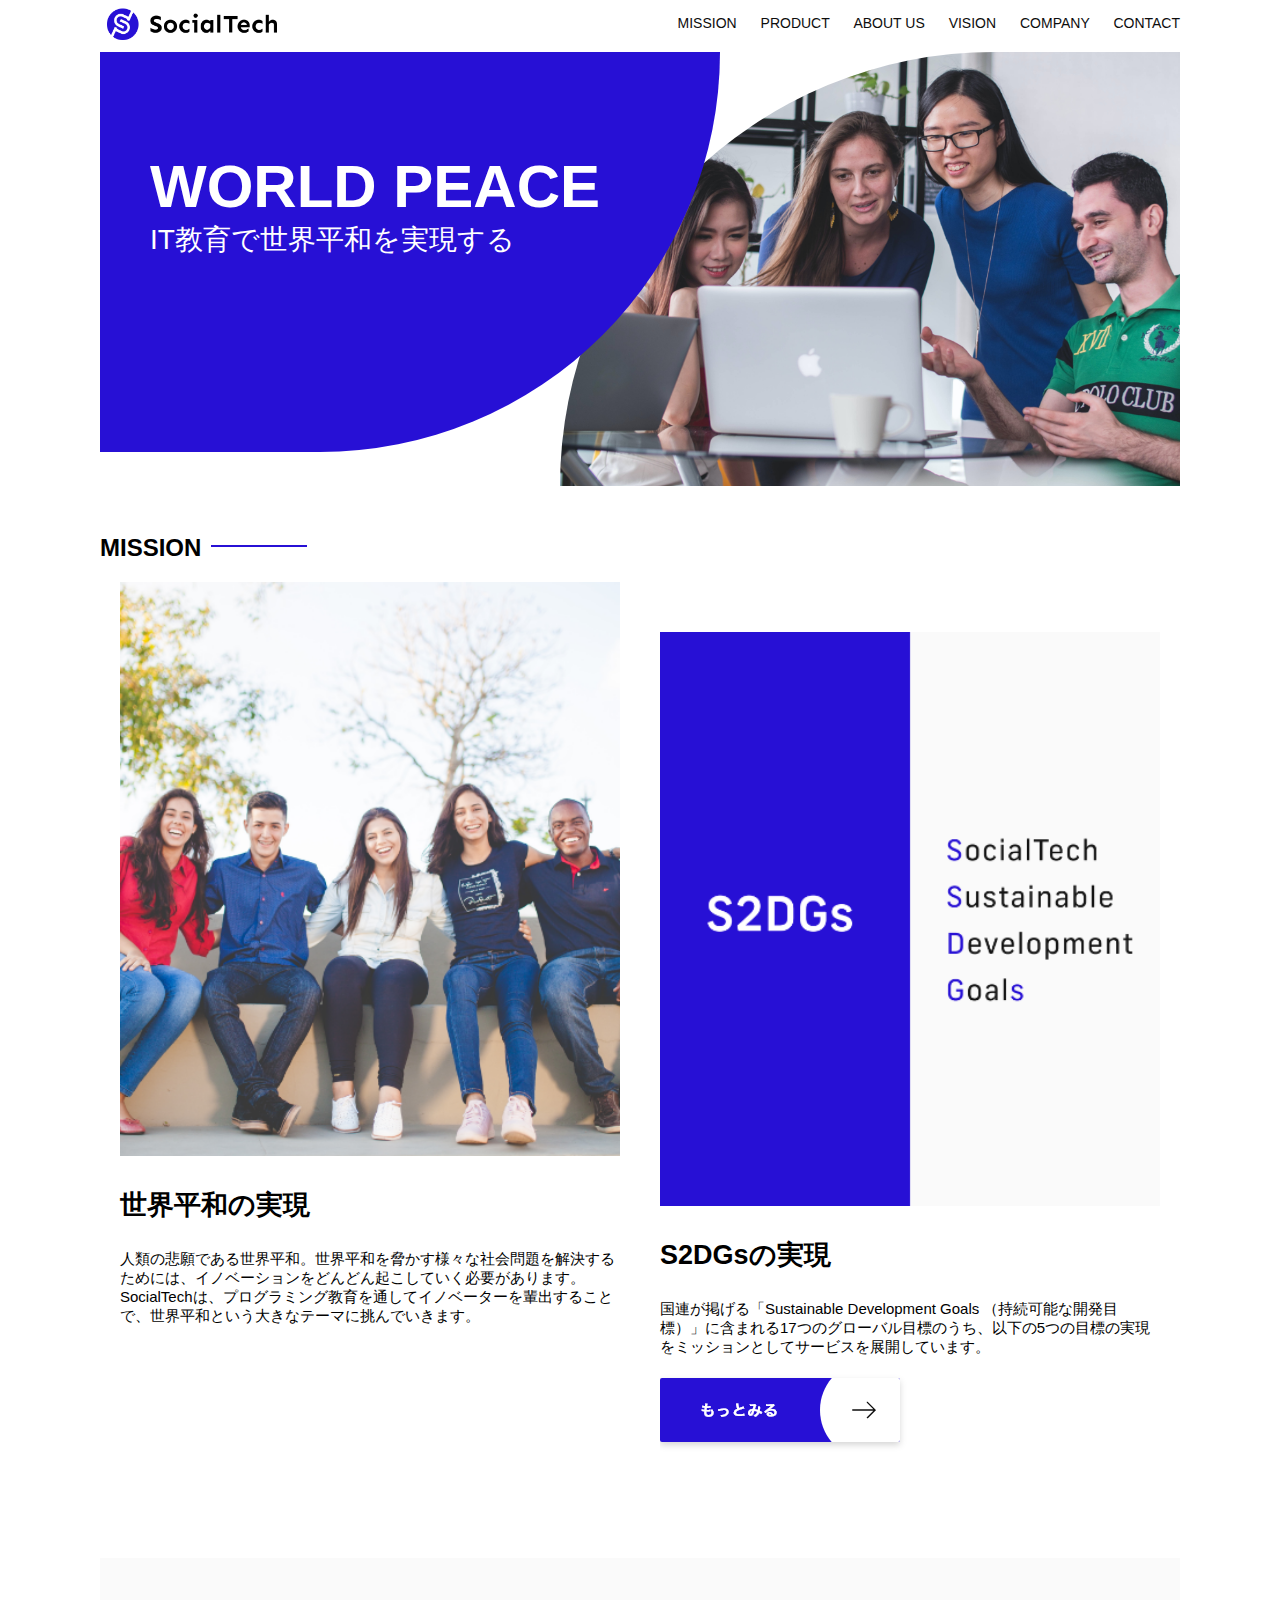
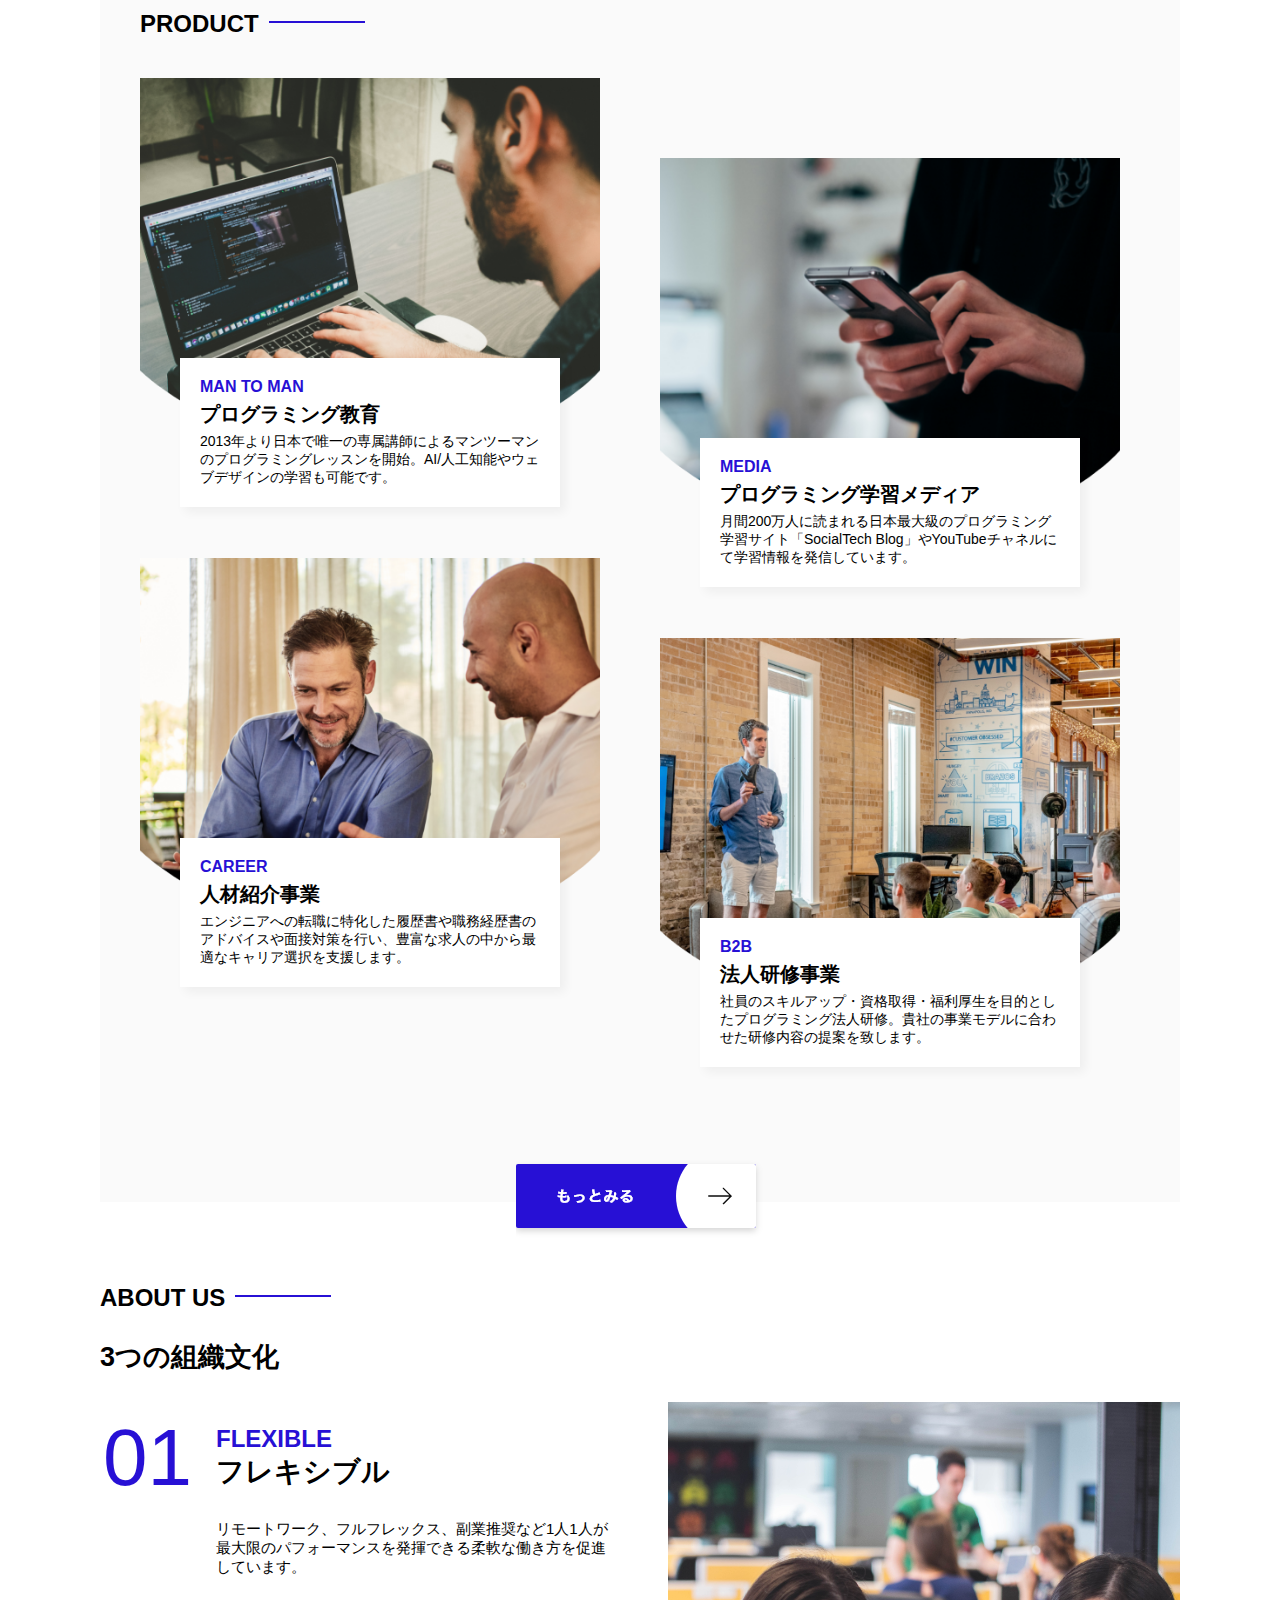
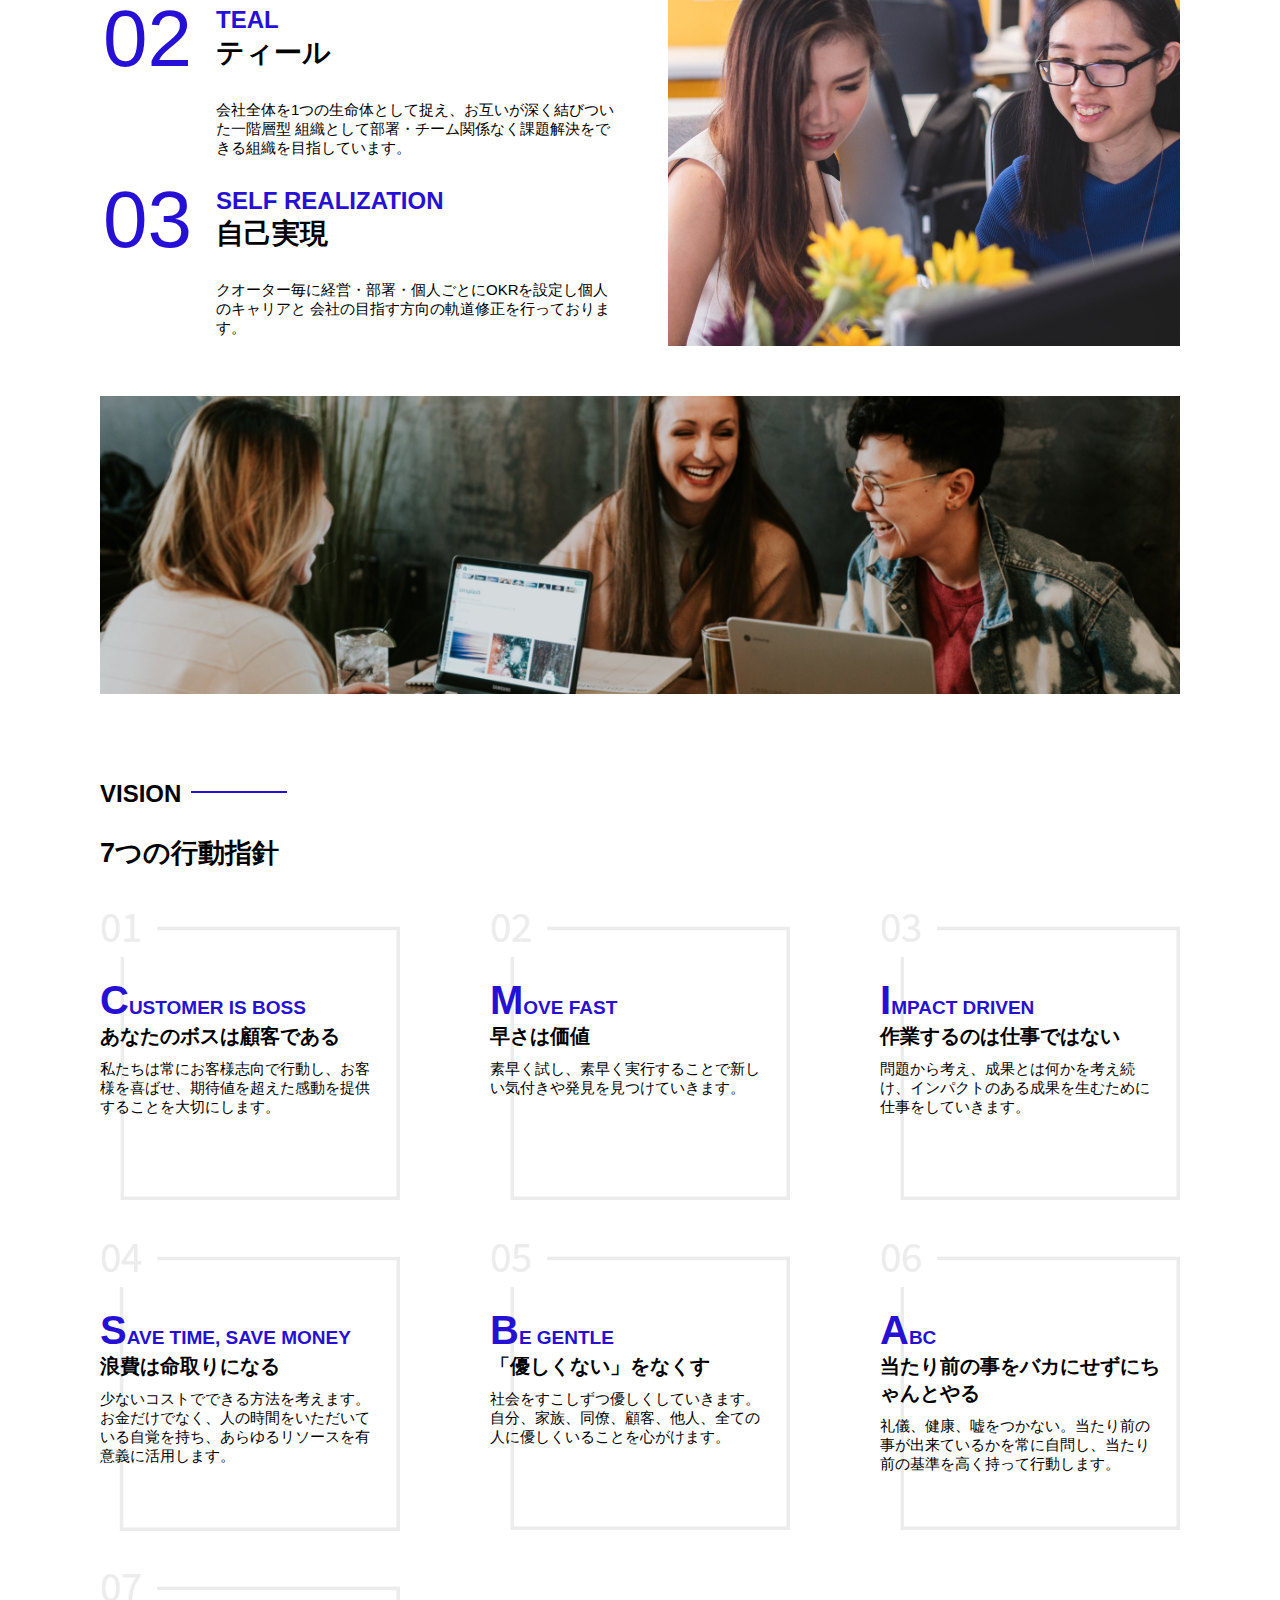
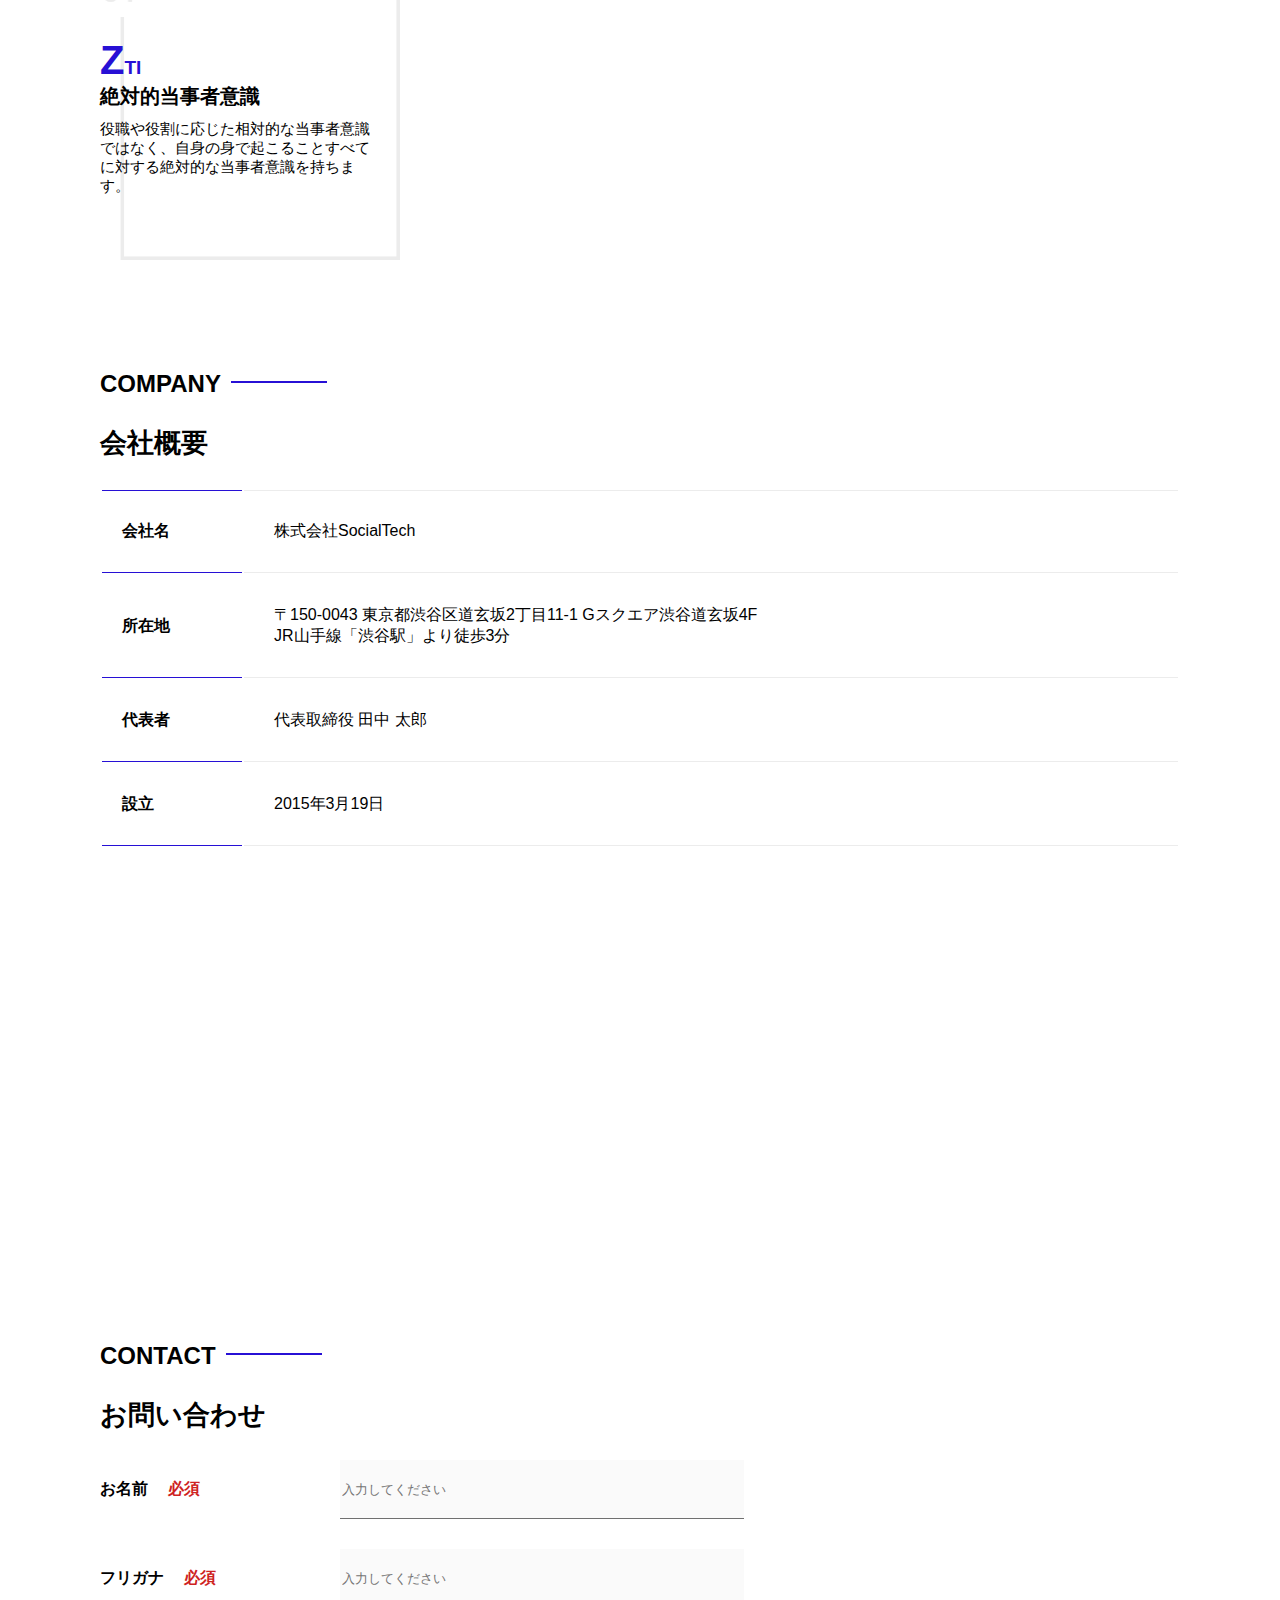
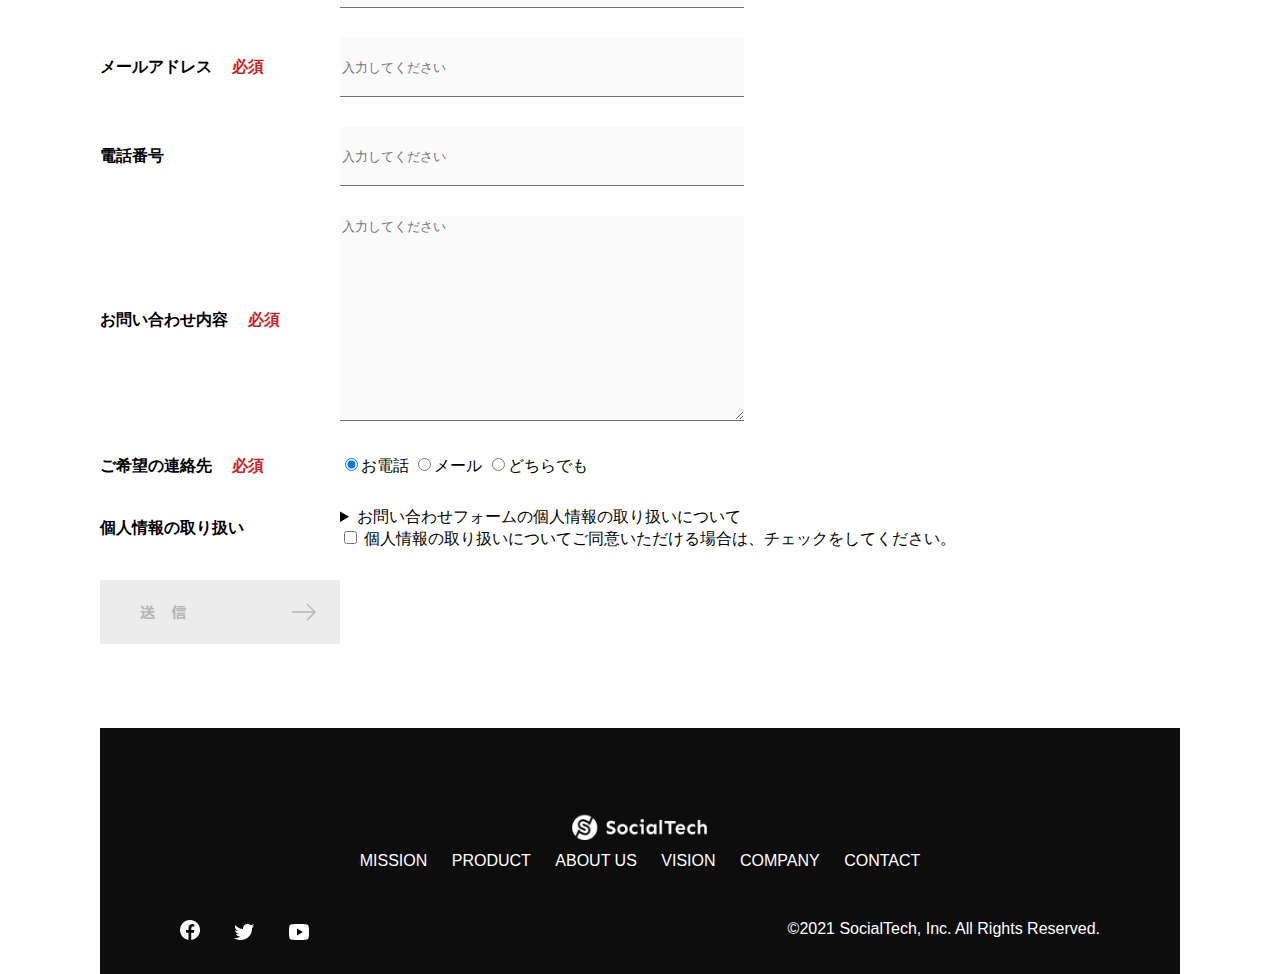
==== commit f376a07d: "kadai_tutorial_output を再提出" ====
--- a/kadai_tutorial_output/socialtech/index.html
+++ b/kadai_tutorial_output/socialtech/index.html
@@ -100,7 +100,7 @@
               <div class="product-explain">
                 <span>MEDIA</span>
                 <h3>プログラミング学習メディア</h3>
-                <p>月間200万人に読まれる日本最大級のプログラミング学習サイト「SocialTech Blog」やYouTubeチャンネルにて学習情報を発信しています。</p>
+                <p>月間200万人に読まれる日本最大級のプログラミング学習サイト「SocialTech Blog」やYouTubeチャネルにて学習情報を発信しています。</p>
               </div>
             </div>
             <div>
@@ -289,7 +289,7 @@
           <!-- STATIC FORMSのアクセスキー -->
           <input type="hidden" name="accessKey" value="999da9c8-03f1-4ec1-8b40-6fcb001f6135">
           <!--メールのタイトル-->
-          <input type="hidden" name="subject" value="お問い合わせフォーム" />
+          <input type="hidden" name="subject" value="お問い合わせフォーム">
           <!--送信先のメールアドレスをvalueに設定する-->
           <input type="hidden" name="replyTo" value="renn8q8@gmail.com">
           <!--redirectToのURLは公開後のURLへリンクする-->
--- a/kadai_tutorial_output/socialtech/style.css
+++ b/kadai_tutorial_output/socialtech/style.css
@@ -48,7 +48,7 @@
 }
 #main-message {
   position: absolute;
-  top: o;
+  top: 0;
   left: 0;
   background-color: #2710d5;
   color: #ffffff;
@@ -109,7 +109,7 @@
 /* プロダクト */
 #product {
   background-color: #fafafa;
-  margin: 80px o 80px 0;
+  margin: 80px 0 80px 0;
   padding: 10px 40px 0 40px;
 }
 /* 外枠 */
@@ -137,7 +137,7 @@
 #product-right > div {
   position: relative;
   height: 480px;
-  margin-left: 20px;
+  margin-right: 20px;
 }
 /* 画像 */
 .product-photo {
@@ -255,7 +255,7 @@
   font-size: 19px;
   margin: 80px 0 0 0;
 }
-.vision-box > span >h4::first-letter {
+.vision-box > span > h4::first-letter {
   font-size: 40px;
 }
 .vision-box > span > h5 {
@@ -377,7 +377,7 @@
   text-align: center;
   padding: 80px 80px 30px 80px;
 }
-#fotter-logo {
+#footter-logo {
   margin-bottom: 30px;
 }
 #footer-link {
@@ -580,7 +580,7 @@
 /* ==スマートフォン用のスタイル== */
 @media screen and (max-width: 767px) {
   body {
-    max-width: 375px;
+    min-width: 375px;
     margin: 0;
   }
   /* PC用ナビゲーション非表示 */
@@ -751,7 +751,7 @@
     margin: 0 0 -42px 20px;
   }
   /* ABOUT US */
-  #aoutus {
+  #aboutus {
     margin: 80px 20px 80px 20px;
   }
   #aboutus > div {
@@ -830,7 +830,7 @@
   #company > h3 {
     margin-bottom: 20px;
   }
-  #company >table {
+  #company > table {
     width: 100%;
   }
   .tableheader-first {
